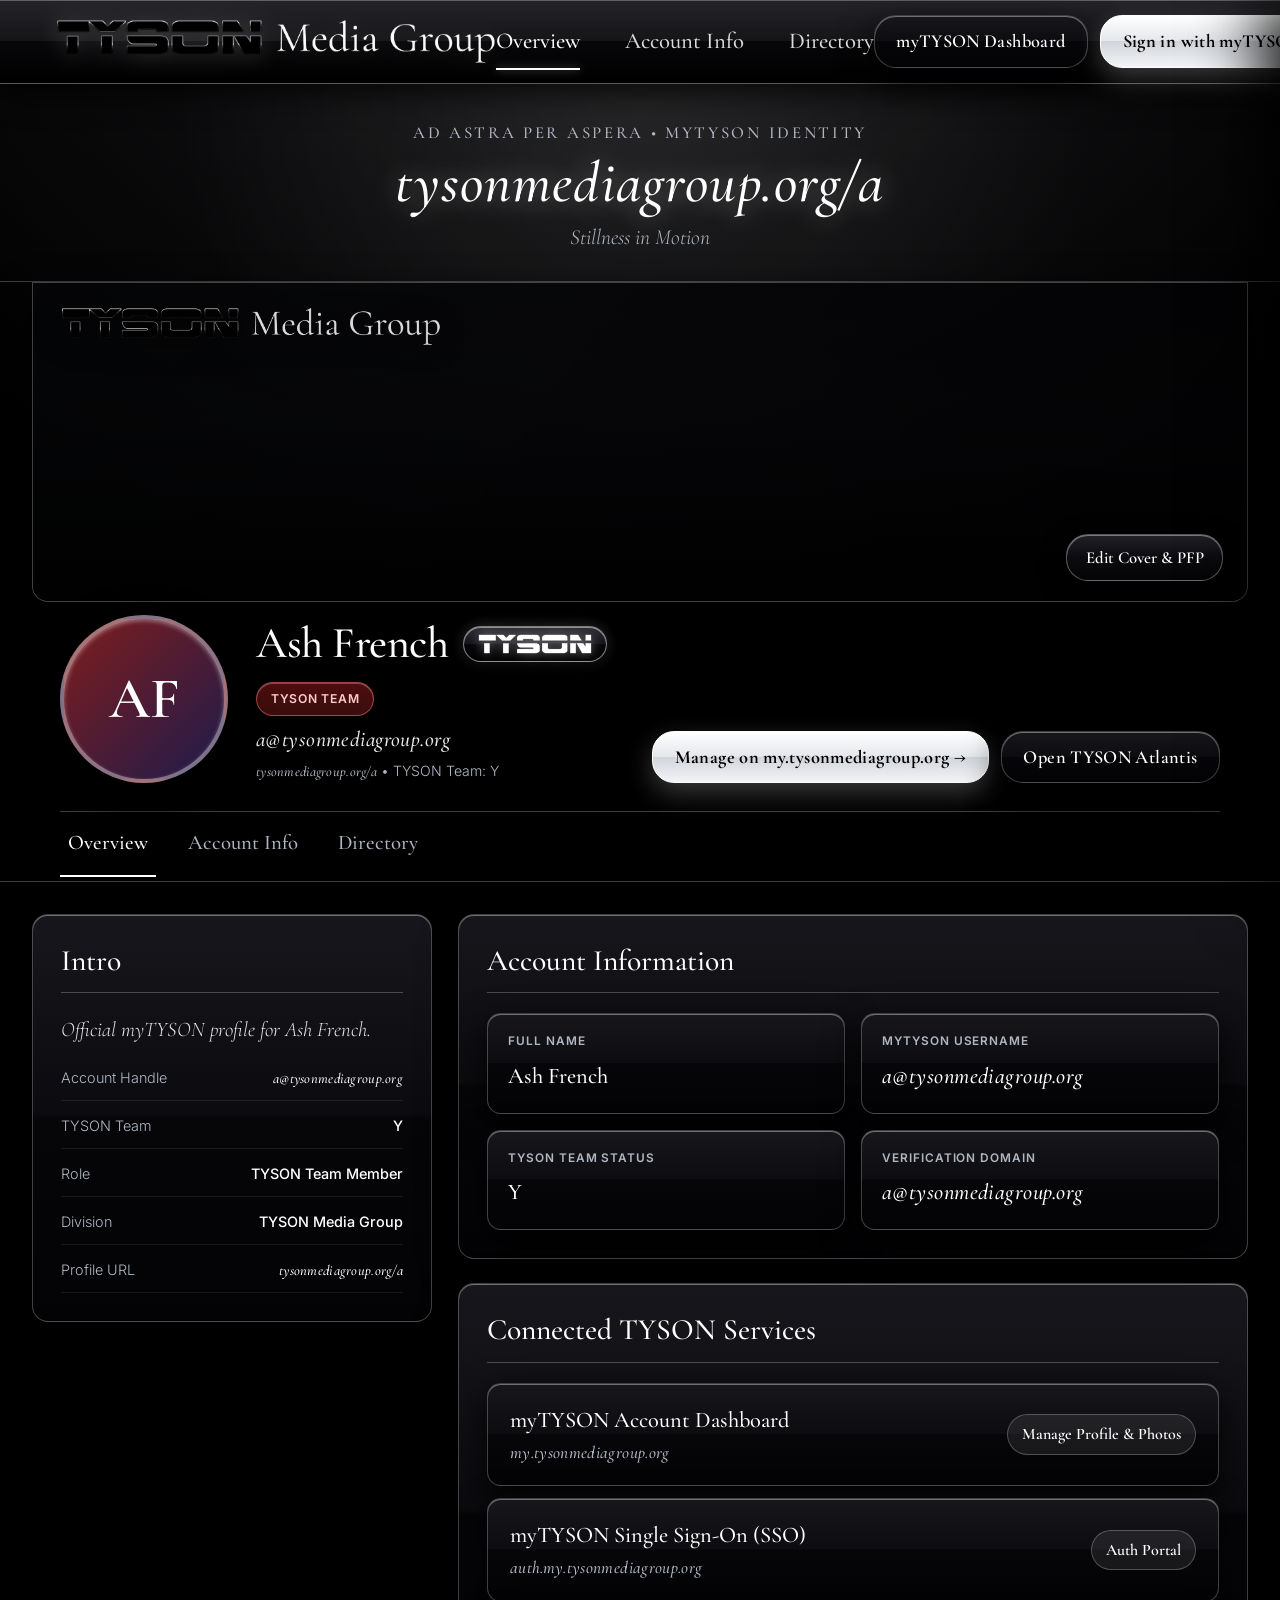
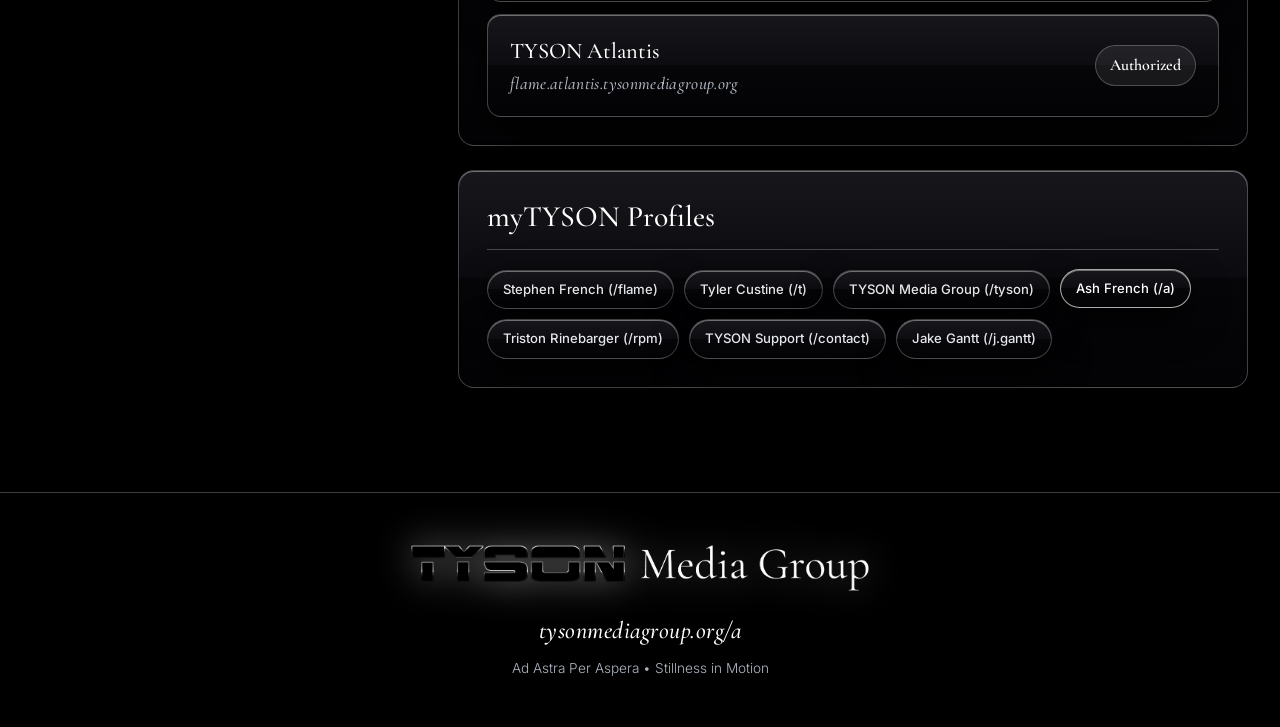
==== a/index.html @ 0ca6c726 "Add myTYSON profile pages, SSO links, and updated TYSON branding" ====
<!DOCTYPE html>
<html lang="en" data-theme="noir-aero">
<head>
  <meta charset="UTF-8">
  <meta name="viewport" content="width=device-width, initial-scale=1.0">
  <title>Ash French (a@tysonmediagroup.org) | TYSON Media Group &bull; Stillness in Motion</title>
  <link rel="stylesheet" href="/mytyson.css">
</head>
<body data-profile-slug="a">

  <!-- Global TYSON 3-Column Header (84px 50/50 Specular Split, Large Logo) -->
  <header class="main-header">
    <a href="/" class="topbar-left">
      <img src="/assets/TYSONMediaGroupBanner.png" alt="TYSON Media Group" class="logo-img">
    </a>

    <nav class="main-nav">
      <a href="#overview" class="nav-link active">Overview</a>
      <a href="#credentials" class="nav-link">Account Info</a>
      <a href="#directory" class="nav-link">Directory</a>
    </nav>

    <div class="topbar-right">
      <a href="https://my.tysonmediagroup.org?user=a" class="top-btn js-dashboard-link">myTYSON Dashboard</a>
      <a href="https://auth.my.tysonmediagroup.org" class="top-btn top-btn-primary js-auth-link">Sign in with myTYSON</a>
      <button class="settings-toggle-btn" id="settings-toggle-btn" title="Theme &amp; Appearance Settings" aria-label="Settings">
        <svg width="18" height="18" viewBox="0 0 24 24" fill="none" stroke="currentColor" stroke-width="2" stroke-linecap="round" stroke-linejoin="round">
          <circle cx="12" cy="12" r="3"></circle>
          <path d="M19.4 15a1.65 1.65 0 0 0 .33 1.82l.06.06a2 2 0 0 1 0 2.83 2 2 0 0 1-2.83 0l-.06-.06a1.65 1.65 0 0 0-1.82-.33 1.65 1.65 0 0 0-1 1.51V21a2 2 0 0 1-2 2 2 2 0 0 1-2-2v-.09A1.65 1.65 0 0 0 9 19.4a1.65 1.65 0 0 0-1.82.33l-.06.06a2 2 0 0 1-2.83 0 2 2 0 0 1 0-2.83l.06-.06a1.65 1.65 0 0 0 .33-1.82 1.65 1.65 0 0 0-1.51-1H3a2 2 0 0 1-2-2 2 2 0 0 1 2-2h.09A1.65 1.65 0 0 0 4.6 9a1.65 1.65 0 0 0-.33-1.82l-.06-.06a2 2 0 0 1 0-2.83 2 2 0 0 1 2.83 0l.06.06a1.65 1.65 0 0 0 1.82.33H9a1.65 1.65 0 0 0 1-1.51V3a2 2 0 0 1 2-2 2 2 0 0 1 2 2v.09a1.65 1.65 0 0 0 1 1.51 1.65 1.65 0 0 0 1.82-.33l.06-.06a2 2 0 0 1 2.83 0 2 2 0 0 1 0 2.83l-.06.06a1.65 1.65 0 0 0-.33 1.82V9a1.65 1.65 0 0 0 1.51 1H21a2 2 0 0 1 2 2 2 2 0 0 1-2 2h-.09a1.65 1.65 0 0 0-1.51 1z"></path>
        </svg>
        <span>Settings</span>
      </button>
    </div>
  </header>

  <!-- Centerpiece Domain Stage -->
  <section class="tmg-editorial-stage">
    <span class="editorial-tag">Ad Astra Per Aspera &bull; myTYSON Identity</span>
    <h2 class="domain-centerpiece-title brand-tmg-domain">tysonmediagroup.org/a</h2>
    <p class="domain-centerpiece-sub">Stillness in Motion</p>
  </section>

  <!-- Facebook-Style Profile Header Framed in TYSON Obsidian Gloss -->
  <section class="profile-header-shell">
    <div class="profile-header-container">
      <div class="cover-photo" id="profileCoverPhoto" style="background-image: linear-gradient(125deg, rgba(14, 16, 21, 0.35), rgba(5, 5, 8, 0.72)), url('/assets/photograph.jpg'); background-size: cover; background-position: center;">
        <img src="/assets/TYSONMediaGroupBanner.png" alt="TYSON Media Group" class="cover-watermark">
        <a href="https://my.tysonmediagroup.org?user=a" class="cover-edit-btn js-dashboard-link">Edit Cover &amp; PFP</a>
      </div>

      <div class="header-identity-row">
        <div class="header-identity-left">
          <div class="profile-avatar" id="profileAvatarBox" style="background: linear-gradient(135deg, #7f1d1d 0%, #1e1b4b 100%);">AF</div>
          <div class="identity-text">
            <div class="identity-name-line">
              <h1 class="identity-name" id="profileDisplayName">Ash French</h1>
              <span class="tyson-logo-badge" title="Verified TYSON Account"><img src="/assets/tyson-white-badge.png" alt="TYSON"></span>
              <span class="role-badge badge-team">TYSON Team</span>
            </div>
            <div class="identity-handle brand-tmg-domain">a@tysonmediagroup.org</div>
            <div class="identity-sub"><span class="brand-tmg-domain">tysonmediagroup.org/a</span> &bull; TYSON Team: Y</div>
          </div>
        </div>

        <div class="topbar-right">
          <a href="https://my.tysonmediagroup.org?user=a" class="top-btn top-btn-primary js-dashboard-link">Manage on my.tysonmediagroup.org &rarr;</a>
          <a href="https://flame.atlantis.tysonmediagroup.org" class="top-btn">Open TYSON Atlantis</a>
        </div>
      </div>

      <nav class="profile-tabs">
        <a href="#overview" class="profile-tab active">Overview</a>
        <a href="#credentials" class="profile-tab">Account Info</a>
        <a href="#directory" class="profile-tab">Directory</a>
      </nav>
    </div>
  </section>

  <main class="profile-body">
    <aside>
      <div class="panel-card">
        <h2 class="panel-title">Intro</h2>
        <p class="intro-bio" id="profileBioText">Official myTYSON profile for Ash French.</p>
        <div class="info-list">
          <div class="info-item">
            <span class="info-label">Account Handle</span>
            <span class="info-value brand-tmg-domain">a@tysonmediagroup.org</span>
          </div>
          <div class="info-item">
            <span class="info-label">TYSON Team</span>
            <span class="info-value">Y</span>
          </div>
          <div class="info-item">
            <span class="info-label">Role</span>
            <span class="info-value">TYSON Team Member</span>
          </div>
          <div class="info-item">
            <span class="info-label">Division</span>
            <span class="info-value" id="profileDivisionText">TYSON Media Group</span>
          </div>
          <div class="info-item">
            <span class="info-label">Profile URL</span>
            <span class="info-value brand-tmg-domain">tysonmediagroup.org/a</span>
          </div>
        </div>
      </div>
    </aside>

    <section>
      <div class="panel-card" id="credentials">
        <h2 class="panel-title">Account Information</h2>
        <div class="detail-grid">
          <div class="detail-box">
            <div class="detail-box-label">Full Name</div>
            <div class="detail-box-value">Ash French</div>
          </div>
          <div class="detail-box">
            <div class="detail-box-label">myTYSON Username</div>
            <div class="detail-box-value brand-tmg-domain">a@tysonmediagroup.org</div>
          </div>
          <div class="detail-box">
            <div class="detail-box-label">TYSON Team Status</div>
            <div class="detail-box-value">Y</div>
          </div>
          <div class="detail-box">
            <div class="detail-box-label">Verification Domain</div>
            <div class="detail-box-value brand-tmg-domain">a@tysonmediagroup.org</div>
          </div>
        </div>
      </div>

      <div class="panel-card" id="overview">
        <h2 class="panel-title">Connected TYSON Services</h2>
        <div class="service-list">
          <a href="https://my.tysonmediagroup.org?user=a" class="service-row js-dashboard-link">
            <div>
              <div class="service-name">myTYSON Account Dashboard</div>
              <div class="service-url brand-tmg-domain">my.tysonmediagroup.org</div>
            </div>
            <span class="service-tag">Manage Profile &amp; Photos</span>
          </a>
          <a href="https://auth.my.tysonmediagroup.org" class="service-row js-auth-link">
            <div>
              <div class="service-name">myTYSON Single Sign-On (SSO)</div>
              <div class="service-url brand-tmg-domain">auth.my.tysonmediagroup.org</div>
            </div>
            <span class="service-tag">Auth Portal</span>
          </a>
          <a href="https://flame.atlantis.tysonmediagroup.org" class="service-row">
            <div>
              <div class="service-name">TYSON Atlantis</div>
              <div class="service-url brand-tmg-domain">flame.atlantis.tysonmediagroup.org</div>
            </div>
            <span class="service-tag">Authorized</span>
          </a>
        </div>
      </div>

      <div class="panel-card" id="directory">
        <h2 class="panel-title">myTYSON Profiles</h2>
        <div class="directory-pills">
          <a href="/flame" class="dir-pill">Stephen French (/flame)</a>
          <a href="/t" class="dir-pill">Tyler Custine (/t)</a>
          <a href="/tyson" class="dir-pill">TYSON Media Group (/tyson)</a>
          <a href="/a" class="dir-pill active">Ash French (/a)</a>
          <a href="/rpm" class="dir-pill">Triston Rinebarger (/rpm)</a>
          <a href="/contact" class="dir-pill">TYSON Support (/contact)</a>
          <a href="/j.gantt" class="dir-pill">Jake Gantt (/j.gantt)</a>
        </div>
      </div>
    </section>
  </main>

  <footer style="text-align: center; padding: 3rem 1.5rem; border-top: 1px solid var(--border-subtle);">
    <img src="/assets/TYSONMediaGroupBanner.png" alt="TYSON Media Group" class="footer-logo">
    <div class="brand-tmg-domain" style="font-size: 1.5rem; color: var(--text-white);">tysonmediagroup.org/a</div>
    <div style="font-size: 0.85rem; color: var(--text-muted); margin-top: 6px;">Ad Astra Per Aspera &bull; Stillness in Motion</div>
  </footer>

  <!-- Slide-out Multi-Theme Settings Drawer -->
  <div class="settings-drawer-backdrop" id="settings-drawer-backdrop"></div>
  <aside class="settings-drawer" id="settings-drawer" aria-label="Appearance Settings">
    <div style="display: flex; align-items: center; justify-content: space-between; border-bottom: 1px solid var(--border-subtle); padding-bottom: 14px;">
      <h3 style="font-family: var(--font-heading); font-size: 1.75rem; font-weight: 500; color: var(--text-white);">Appearance &amp; Theme</h3>
      <button type="button" class="btn" id="settings-close-btn" style="padding: 6px 14px;">Close</button>
    </div>
    <p style="font-size: 0.88rem; color: var(--text-muted);">Select a TYSON Media Group visual theme:</p>
    <div style="display: flex; flex-direction: column; gap: 10px;">
      <button type="button" class="theme-option-btn active" data-set-theme="noir-aero">
        <span>Black Frutiger Aero</span>
        <span style="font-size: 0.78rem; color: var(--text-muted);">Obsidian Gloss</span>
      </button>
      <button type="button" class="theme-option-btn" data-set-theme="noir">
        <span>Noir Midnight</span>
        <span style="font-size: 0.78rem; color: var(--text-muted);">Architectural Flat</span>
      </button>
      <button type="button" class="theme-option-btn" data-set-theme="frutiger">
        <span>Frutiger Aero Aqua</span>
        <span style="font-size: 0.78rem; color: var(--text-muted);">Machined Glass</span>
      </button>
      <button type="button" class="theme-option-btn" data-set-theme="wii">
        <span>Nintendo Wii</span>
        <span style="font-size: 0.78rem; color: var(--text-muted);">System Channels</span>
      </button>
      <button type="button" class="theme-option-btn" data-set-theme="nature">
        <span>Nature Botanical</span>
        <span style="font-size: 0.78rem; color: var(--text-muted);">Deep Moss</span>
      </button>
    </div>
  </aside>

  <script src="/mytyson.js"></script>
</body>
</html>
---- mytyson.css ----
/* ==========================================================================
   TYSON Media Group — Unified myTYSON Identity, Dashboard & Profile Framework
   Phased with tysonmediagroup.org.myt5s.app, RPM World & TYSON Atlantis
   Typography: Cormorant Garamond (Headers / Domains / Serif) & Inter (UI)
   Themes: Black Frutiger Aero (Default), Noir Midnight, Frutiger Aqua, Wii, Nature
   ========================================================================== */

@import url('https://fonts.googleapis.com/css2?family=Cormorant+Garamond:ital,wght@0,300;0,400;0,500;0,600;0,700;1,400;1,500;1,600&family=Inter:wght@300;400;500;600;700&family=M+PLUS+Rounded+1c:wght@400;500;700;800&family=Nunito:wght@400;600;700;800&display=block');

:root {
  --font-heading: 'Cormorant Garamond', Georgia, serif;
  --font-serif: 'Cormorant Garamond', Georgia, serif;
  --font-sans: 'Inter', -apple-system, BlinkMacSystemFont, 'Segoe UI', Roboto, sans-serif;
  --container-max-width: 1680px;
  --trans-fast: 0.2s ease;
  --trans-smooth: 0.35s cubic-bezier(0.16, 1, 0.3, 1);
}

/* Theme 1: Default — Black Frutiger Aero (Obsidian Gloss Glass & 50/50 Specular Split) */
:root, [data-theme="noir-aero"] {
  --bg-black: #000000;
  --bg-body-gradient:
    radial-gradient(ellipse 90% 45% at 50% -10%, rgba(255, 255, 255, 0.13) 0%, rgba(255, 255, 255, 0.03) 45%, #000000 85%),
    linear-gradient(180deg, #050507 0%, #000000 100%);
  --bg-header: linear-gradient(180deg, #242429 0%, #151518 49%, #070709 50%, #000000 100%);
  --bg-surface: linear-gradient(180deg, #16161b 0%, #0d0d11 49%, #060608 50%, #030305 100%);
  --bg-surface-solid: #0a0a0d;
  --bg-surface-hover: linear-gradient(180deg, #222229 0%, #14141a 49%, #0a0a0e 50%, #050507 100%);
  --bg-card: linear-gradient(180deg, rgba(24, 24, 30, 0.92) 0%, rgba(12, 12, 16, 0.95) 49%, rgba(6, 6, 9, 0.98) 50%, rgba(3, 3, 5, 0.99) 100%);
  --bg-input: #060608;

  --text-white: #ffffff;
  --text-pure: #ffffff;
  --text-body: #e5e7eb;
  --text-muted: #b0b7c3;
  --text-dim: #7e8694;

  --border-subtle: rgba(255, 255, 255, 0.24);
  --border-hover: rgba(255, 255, 255, 0.65);
  --accent-color: #ffffff;
  --accent-glow: rgba(255, 255, 255, 0.42);
  --accent-red: #dc2626;

  --card-radius: 16px;
  --btn-radius: 22px;
  --box-shadow-card: 0 14px 36px rgba(0, 0, 0, 0.92), inset 0 1px 0 rgba(255, 255, 255, 0.38), inset 0 -1px 0 rgba(0, 0, 0, 0.85);
}

/* Theme 2: Noir Midnight (Flat Architectural Monochrome) */
[data-theme="noir"] {
  --bg-black: #000000;
  --bg-body-gradient: radial-gradient(circle at 50% 15%, rgba(255, 255, 255, 0.03) 0%, #000000 80%);
  --bg-header: rgba(0, 0, 0, 0.98);
  --bg-surface: #090909;
  --bg-surface-solid: #090909;
  --bg-surface-hover: #141414;
  --bg-card: #0b0b0b;
  --bg-input: #050505;

  --text-white: #ffffff;
  --text-pure: #ffffff;
  --text-body: #e2e5eb;
  --text-muted: #a3acb9;
  --text-dim: #717a8a;

  --border-subtle: rgba(255, 255, 255, 0.15);
  --border-hover: rgba(255, 255, 255, 0.45);
  --accent-color: #ffffff;
  --accent-glow: rgba(255, 255, 255, 0.25);

  --card-radius: 0px;
  --btn-radius: 0px;
  --box-shadow-card: none;
}

/* Theme 3: Frutiger Aero (Apple Skeuomorphic Aqua Glass) */
[data-theme="frutiger"] {
  --bg-black: #061c30;
  --bg-body-gradient: radial-gradient(circle at 50% -10%, #1e6fa8 0%, #0d3b66 35%, #061c30 75%, #041424 100%);
  --bg-header: linear-gradient(180deg, #134e7c 0%, #0e3b61 49%, #092a47 50%, #061e33 100%);
  --bg-surface: linear-gradient(180deg, #165588 0%, #0e3c62 49%, #092b48 50%, #072138 100%);
  --bg-surface-solid: #092c4a;
  --bg-surface-hover: linear-gradient(180deg, #1d68a3 0%, #124a78 50%, #0b3355 100%);
  --bg-card: linear-gradient(180deg, rgba(20, 74, 118, 0.92) 0%, rgba(11, 46, 76, 0.95) 50%, rgba(7, 32, 54, 0.98) 100%);
  --bg-input: #061e33;

  --text-white: #ffffff;
  --text-pure: #ffffff;
  --text-body: #e0f2fe;
  --text-muted: #bae6fd;
  --text-dim: #7dd3fc;

  --border-subtle: rgba(125, 211, 252, 0.35);
  --border-hover: #38bdf8;
  --accent-color: #38bdf8;
  --accent-glow: rgba(56, 189, 248, 0.45);

  --card-radius: 16px;
  --btn-radius: 22px;
  --box-shadow-card: 0 12px 30px rgba(0, 0, 0, 0.55), inset 0 1px 0 rgba(255, 255, 255, 0.4), inset 0 -1px 0 rgba(0, 0, 0, 0.45);
}

/* Theme 4: Nintendo Wii (Authentic Wii System Menu) */
[data-theme="wii"] {
  --bg-black: #ebf0f5;
  --bg-body-gradient:
    repeating-linear-gradient(0deg, transparent, transparent 38px, rgba(30, 41, 59, 0.04) 39px, transparent 40px),
    repeating-linear-gradient(90deg, transparent, transparent 38px, rgba(30, 41, 59, 0.04) 39px, transparent 40px),
    radial-gradient(circle at 50% 0%, #ffffff 0%, #e2e8f0 70%, #cbd5e1 100%);
  --bg-header: rgba(255, 255, 255, 0.96);
  --bg-surface: #ffffff;
  --bg-surface-solid: #ffffff;
  --bg-surface-hover: #e8f4fc;
  --bg-card: #ffffff;
  --bg-input: #f8fafc;

  --text-white: #111827;
  --text-pure: #030712;
  --text-body: #374151;
  --text-muted: #6b7280;
  --text-dim: #64748b;

  --border-subtle: #1e293b;
  --border-hover: #00a6e2;
  --accent-color: #00a6e2;
  --accent-glow: rgba(0, 166, 226, 0.45);

  --card-radius: 24px;
  --btn-radius: 32px;
  --box-shadow-card: 0 8px 24px rgba(15, 23, 42, 0.08), inset 0 2px 0 #ffffff;
  --font-heading: 'M PLUS Rounded 1c', 'Nunito', system-ui, sans-serif;
  --font-serif: 'M PLUS Rounded 1c', 'Nunito', system-ui, sans-serif;
  --font-sans: 'M PLUS Rounded 1c', 'Nunito', system-ui, sans-serif;
}

/* Theme 5: Nature Botanical (Deep Moss Evergreen) */
[data-theme="nature"] {
  --bg-black: #051208;
  --bg-body-gradient: radial-gradient(circle at 50% 10%, #0d2814 0%, #051208 85%);
  --bg-header: rgba(5, 22, 11, 0.96);
  --bg-surface: #0a2412;
  --bg-surface-solid: #0a2412;
  --bg-surface-hover: #13381c;
  --bg-card: #0b2212;
  --bg-input: #06150a;

  --text-white: #f0fdf4;
  --text-pure: #ffffff;
  --text-body: #dcfce7;
  --text-muted: #86efac;
  --text-dim: #4ade80;

  --border-subtle: rgba(74, 222, 128, 0.28);
  --border-hover: rgba(74, 222, 128, 0.68);
  --accent-color: #22c55e;
  --accent-glow: rgba(34, 197, 94, 0.4);

  --card-radius: 14px;
  --btn-radius: 14px;
  --box-shadow-card: 0 10px 28px rgba(5, 36, 17, 0.5), inset 0 1px 1px rgba(74, 222, 128, 0.22);
}

*, *::before, *::after {
  box-sizing: border-box;
  margin: 0;
  padding: 0;
}

html {
  scroll-behavior: smooth;
  font-size: 16px;
  background-color: var(--bg-black);
}

body {
  width: 100%;
  min-height: 100vh;
  background-color: var(--bg-black);
  background-image: var(--bg-body-gradient);
  color: var(--text-body);
  font-family: var(--font-sans);
  font-size: 1.05rem;
  line-height: 1.65;
  font-weight: 300;
  -webkit-font-smoothing: antialiased;
  overflow-x: hidden;
  display: flex;
  flex-direction: column;
  transition: background 0.35s ease, color 0.3s ease;
}

/* Universal TYSON Domain Rule: Cormorant Garamond Italic */
.brand-tmg-domain,
.tmg-domain-text,
.identity-handle,
.identity-username,
.service-url,
.app-tile-domain,
.auth-target-pill {
  font-family: 'Cormorant Garamond', Georgia, serif !important;
  font-style: italic !important;
  font-weight: 500 !important;
  letter-spacing: 0.02em !important;
}

/* ==========================================================================
   LARGE, FULL-SCALE BRAND LOGOS (Cropped tightly & sized boldly)
   ========================================================================== */
.logo-img,
.topbar-logo {
  height: 48px !important;
  max-height: 48px !important;
  width: auto !important;
  max-width: 440px !important;
  object-fit: contain !important;
  display: block;
  opacity: 0.98;
  filter: drop-shadow(0 2px 12px rgba(255, 255, 255, 0.18));
  transition: transform var(--trans-fast), filter var(--trans-fast);
}

.logo-img:hover,
.topbar-logo:hover {
  transform: scale(1.02);
  filter: drop-shadow(0 2px 18px var(--accent-glow));
}

.auth-banner-logo {
  height: 62px !important;
  max-height: 62px !important;
  width: 100% !important;
  max-width: 460px !important;
  object-fit: contain !important;
  margin: 0 auto 1.4rem auto;
  display: block;
  filter: drop-shadow(0 0 22px var(--accent-glow));
}

.app-tile-logo {
  height: 46px !important;
  max-height: 46px !important;
  width: auto !important;
  max-width: 360px !important;
  object-fit: contain !important;
  align-self: flex-start;
  filter: drop-shadow(0 2px 12px rgba(255, 255, 255, 0.2));
}

.cover-watermark-logo,
.cover-watermark {
  position: absolute;
  left: 28px;
  top: 22px;
  z-index: 3;
  height: 44px !important;
  width: auto !important;
  max-width: 380px !important;
  opacity: 0.85;
  object-fit: contain;
  filter: drop-shadow(0 4px 16px rgba(0, 0, 0, 0.85));
}

.footer-logo {
  height: 54px !important;
  max-height: 54px !important;
  width: auto !important;
  max-width: 460px !important;
  object-fit: contain !important;
  margin: 0 auto 1rem auto;
  display: block;
  filter: drop-shadow(0 0 18px var(--accent-glow));
}

[data-theme="wii"] .logo-img,
[data-theme="wii"] .topbar-logo,
[data-theme="wii"] .auth-banner-logo,
[data-theme="wii"] .app-tile-logo,
[data-theme="wii"] .footer-logo {
  filter: invert(1) hue-rotate(180deg) brightness(0.18);
}

/* ==========================================================================
   Global Navigation Header (84px 50/50 Specular Split, 3-Column TYSON Grid)
   ========================================================================== */
.main-header,
.topbar {
  position: sticky;
  top: 0;
  z-index: 1000;
  background: var(--bg-header);
  backdrop-filter: blur(24px);
  -webkit-backdrop-filter: blur(24px);
  border-bottom: 1px solid var(--border-subtle);
  height: 84px;
  padding: 0 3.5rem;
  display: grid;
  grid-template-columns: 1fr auto 1fr;
  align-items: center;
  box-shadow: 0 10px 30px rgba(0, 0, 0, 0.75), inset 0 1px 0 rgba(255, 255, 255, 0.28);
}

.topbar-brand,
.topbar-left {
  display: inline-flex;
  align-items: center;
  gap: 18px;
  text-decoration: none;
  color: var(--text-white);
  justify-self: start;
}

.main-nav {
  display: flex;
  align-items: center;
  justify-content: center;
  gap: 2.8rem;
  justify-self: center;
}

.nav-link {
  font-family: var(--font-heading);
  font-size: 1.42rem;
  font-weight: 500;
  color: var(--text-pure);
  text-decoration: none;
  transition: var(--trans-fast);
  padding: 0.35rem 0;
  position: relative;
  white-space: nowrap;
  opacity: 0.85;
}

.nav-link:hover,
.nav-link.active {
  opacity: 1;
  color: var(--text-white);
}

.nav-link.active::after {
  content: '';
  position: absolute;
  bottom: -4px;
  left: 0;
  width: 100%;
  height: 2px;
  background: var(--accent-color);
  box-shadow: 0 0 8px var(--accent-glow);
}

.topbar-actions,
.topbar-right {
  display: flex;
  align-items: center;
  gap: 12px;
  justify-self: end;
}

/* ==========================================================================
   Tactile Skeuomorphic Buttons & Inputs (TYSON Noir-Aero Standard)
   ========================================================================== */
.btn,
.top-btn,
.settings-toggle-btn {
  display: inline-flex;
  align-items: center;
  justify-content: center;
  gap: 0.6rem;
  padding: 0.62rem 1.35rem;
  border-radius: var(--btn-radius);
  font-family: var(--font-heading);
  font-size: 1.15rem;
  font-weight: 600;
  letter-spacing: 0.02em;
  text-decoration: none;
  color: var(--text-white);
  background: var(--bg-surface);
  border: 1px solid var(--border-subtle);
  box-shadow: var(--box-shadow-card);
  cursor: pointer;
  transition: var(--trans-smooth);
  white-space: nowrap;
}

.btn:hover,
.top-btn:hover,
.settings-toggle-btn:hover {
  border-color: var(--border-hover);
  background: var(--bg-surface-hover);
  transform: translateY(-2px);
}

.btn-primary,
.top-btn-primary {
  background: linear-gradient(180deg, #ffffff 0%, #e5e7eb 49%, #d1d5db 50%, #f3f4f6 100%);
  color: #000000 !important;
  border: 1px solid #ffffff;
  box-shadow: 0 10px 26px rgba(255, 255, 255, 0.22), inset 0 1px 0 #ffffff;
  font-weight: 700;
}

.btn-primary:hover,
.top-btn-primary:hover {
  background: #ffffff;
  box-shadow: 0 14px 32px rgba(255, 255, 255, 0.38), inset 0 1px 0 #ffffff;
  transform: translateY(-2px);
}

.account-select {
  background: var(--bg-surface);
  color: var(--text-white);
  border: 1px solid var(--border-subtle);
  border-radius: var(--btn-radius);
  padding: 0.58rem 1.15rem;
  font-family: var(--font-sans);
  font-size: 0.86rem;
  font-weight: 500;
  box-shadow: var(--box-shadow-card);
  outline: none;
  cursor: pointer;
}

/* ==========================================================================
   Centerpiece Domain Banner Stage (Ad Astra Per Aspera • Stillness in Motion)
   ========================================================================== */
.tmg-editorial-stage {
  text-align: center;
  padding: 2.2rem 2rem 1.6rem;
  border-bottom: 1px solid var(--border-subtle);
  background: radial-gradient(circle at 50% 0%, rgba(255, 255, 255, 0.08) 0%, transparent 70%);
}

.editorial-tag {
  display: inline-block;
  font-family: var(--font-heading);
  font-size: 1.05rem;
  font-weight: 500;
  letter-spacing: 0.16em;
  color: var(--text-muted);
  text-transform: uppercase;
  margin-bottom: 0.35rem;
}

.domain-centerpiece-title {
  font-family: 'Cormorant Garamond', Georgia, serif;
  font-style: italic;
  font-weight: 400;
  font-size: clamp(2.4rem, 4.5vw, 4.1rem);
  color: var(--text-white);
  letter-spacing: 0.015em;
  line-height: 1.1;
  text-shadow: 0 0 28px var(--accent-glow);
}

.domain-centerpiece-sub {
  font-family: var(--font-heading);
  font-style: italic;
  font-size: 1.35rem;
  color: var(--text-muted);
  margin-top: 0.25rem;
}

/* ==========================================================================
   Facebook-Style Profile Header Framed in TYSON Obsidian Gloss
   ========================================================================== */
.preview-shell,
.profile-header-shell {
  border-bottom: 1px solid var(--border-subtle);
  padding-bottom: 4px;
}

.preview-container,
.profile-header-container {
  max-width: 1280px;
  margin: 0 auto;
  padding: 0 2rem;
}

.cover-preview,
.cover-photo {
  height: 320px;
  width: 100%;
  border-bottom-left-radius: var(--card-radius);
  border-bottom-right-radius: var(--card-radius);
  position: relative;
  overflow: hidden;
  border: 1px solid var(--border-subtle);
  border-top: none;
  background-size: cover;
  background-position: center;
  box-shadow: var(--box-shadow-card);
}

.cover-preview::after,
.cover-photo::after {
  content: '';
  position: absolute;
  inset: 0;
  background: linear-gradient(to top, rgba(0, 0, 0, 0.86) 0%, rgba(0, 0, 0, 0.22) 55%, rgba(0, 0, 0, 0.35) 100%);
  pointer-events: none;
}

.cover-actions-overlay {
  position: absolute;
  right: 24px;
  bottom: 20px;
  z-index: 4;
  display: flex;
  gap: 10px;
}

.cover-overlay-btn,
.cover-edit-btn {
  padding: 0.55rem 1.15rem;
  border-radius: var(--btn-radius);
  font-family: var(--font-heading);
  font-size: 1.05rem;
  font-weight: 600;
  color: #ffffff;
  background: linear-gradient(180deg, rgba(36, 36, 44, 0.9) 0%, rgba(12, 12, 16, 0.95) 50%, rgba(4, 4, 6, 0.98) 100%);
  backdrop-filter: blur(12px);
  border: 1px solid rgba(255, 255, 255, 0.32);
  box-shadow: 0 8px 24px rgba(0, 0, 0, 0.8), inset 0 1px 0 rgba(255, 255, 255, 0.4);
  text-decoration: none;
  cursor: pointer;
  transition: var(--trans-fast);
}

.cover-edit-btn {
  position: absolute;
  right: 24px;
  bottom: 20px;
  z-index: 4;
}

.cover-overlay-btn:hover,
.cover-edit-btn:hover {
  border-color: #ffffff;
  transform: translateY(-2px);
}

.identity-strip,
.header-identity-row {
  padding: 0 28px 28px;
  display: flex;
  align-items: flex-end;
  justify-content: space-between;
  gap: 28px;
  position: relative;
}

.identity-left,
.header-identity-left {
  display: flex;
  align-items: flex-end;
  gap: 28px;
}

.avatar-wrapper {
  position: relative;
  margin-top: -76px;
  z-index: 5;
  flex-shrink: 0;
}

.avatar-preview,
.profile-avatar {
  width: 168px;
  height: 168px;
  border-radius: 50%;
  border: 4px solid rgba(255, 255, 255, 0.38);
  box-shadow: 0 16px 40px rgba(0, 0, 0, 0.92), inset 0 2px 4px rgba(255, 255, 255, 0.35);
  display: flex;
  align-items: center;
  justify-content: center;
  font-family: var(--font-heading);
  font-size: 3.6rem;
  font-weight: 600;
  color: #ffffff;
  overflow: hidden;
  background-size: cover;
  background-position: center;
  flex-shrink: 0;
}

.profile-avatar {
  margin-top: -76px;
  position: relative;
  z-index: 5;
}

.avatar-preview img,
.profile-avatar img.avatar-img {
  width: 100%;
  height: 100%;
  object-fit: cover;
  display: block;
}

.avatar-edit-trigger {
  position: absolute;
  right: 4px;
  bottom: 6px;
  padding: 6px 14px;
  border-radius: 999px;
  font-family: var(--font-sans);
  font-size: 0.76rem;
  font-weight: 700;
  background: var(--bg-header);
  color: #ffffff;
  border: 1px solid rgba(255, 255, 255, 0.45);
  cursor: pointer;
  box-shadow: 0 6px 16px rgba(0, 0, 0, 0.85);
}

.avatar-edit-trigger:hover {
  border-color: #ffffff;
  transform: scale(1.05);
}

.identity-meta,
.identity-text {
  padding-top: 18px;
}

.identity-title-row,
.identity-name-line {
  display: flex;
  align-items: center;
  flex-wrap: wrap;
  gap: 14px;
}

.identity-title,
.identity-name {
  font-family: var(--font-heading);
  font-size: 2.75rem;
  font-weight: 500;
  color: var(--text-white);
  letter-spacing: -0.01em;
  line-height: 1.08;
}

/* ==========================================================================
   LARGE, CRISP WHITE TYSON LOGO BADGE ON PROFILES
   ========================================================================== */
.tyson-white-badge,
.tyson-logo-badge {
  display: inline-flex;
  align-items: center;
  justify-content: center;
  padding: 7px 14px;
  border-radius: 999px;
  background: linear-gradient(180deg, #2b2b33 0%, #141419 49%, #07070a 50%, #000000 100%);
  border: 1px solid rgba(255, 255, 255, 0.48);
  box-shadow: 0 6px 20px rgba(0, 0, 0, 0.85), 0 0 14px rgba(255, 255, 255, 0.2), inset 0 1px 0 rgba(255, 255, 255, 0.45);
  height: 36px;
  user-select: none;
}

.tyson-white-badge img,
.tyson-logo-badge img {
  height: 20px !important;
  width: auto !important;
  object-fit: contain !important;
  display: block;
  filter: drop-shadow(0 0 6px rgba(255, 255, 255, 0.45));
}

.status-badge,
.role-badge {
  display: inline-flex;
  align-items: center;
  padding: 6px 14px;
  border-radius: 999px;
  font-family: var(--font-sans);
  font-size: 0.76rem;
  font-weight: 600;
  letter-spacing: 0.06em;
  text-transform: uppercase;
  box-shadow: inset 0 1px 0 rgba(255, 255, 255, 0.25);
}

.badge-team {
  background: linear-gradient(180deg, rgba(220, 38, 38, 0.35) 0%, rgba(127, 29, 29, 0.45) 100%);
  border: 1px solid rgba(248, 113, 113, 0.55);
  color: #fecaca;
}

.badge-official {
  background: linear-gradient(180deg, rgba(245, 158, 11, 0.32) 0%, rgba(120, 53, 15, 0.45) 100%);
  border: 1px solid rgba(251, 191, 36, 0.6);
  color: #fde68a;
}

.badge-support {
  background: linear-gradient(180deg, rgba(56, 189, 248, 0.32) 0%, rgba(12, 74, 110, 0.45) 100%);
  border: 1px solid rgba(56, 189, 248, 0.55);
  color: #bae6fd;
}

.badge-member {
  background: rgba(255, 255, 255, 0.08);
  border: 1px solid rgba(255, 255, 255, 0.22);
  color: var(--text-muted);
}

.identity-username,
.identity-handle {
  margin-top: 6px;
  font-size: 1.35rem;
  color: var(--text-white);
  opacity: 0.92;
}

.identity-url,
.identity-sub {
  margin-top: 2px;
  font-size: 0.88rem;
  color: var(--text-muted);
}

.profile-tabs {
  margin: 0 28px;
  border-top: 1px solid var(--border-subtle);
  display: flex;
  align-items: center;
  gap: 1.5rem;
}

.profile-tab {
  padding: 14px 8px;
  font-family: var(--font-heading);
  font-size: 1.3rem;
  font-weight: 500;
  color: var(--text-muted);
  text-decoration: none;
  border-bottom: 2px solid transparent;
  transition: color 0.15s ease;
}

.profile-tab.active,
.profile-tab:hover {
  color: var(--text-white);
  border-bottom-color: var(--text-white);
}

/* ==========================================================================
   Main Content Grid & Obsidian Gloss Cards
   ========================================================================== */
.dashboard-main,
.profile-body {
  max-width: 1280px;
  width: 100%;
  margin: 32px auto 80px;
  padding: 0 2rem;
  display: grid;
  grid-template-columns: 1fr 1fr;
  gap: 26px;
}

.profile-body {
  grid-template-columns: 400px 1fr;
  align-items: start;
}

.card,
.panel-card {
  background: var(--bg-card);
  border: 1px solid var(--border-subtle);
  border-radius: var(--card-radius);
  padding: 28px;
  box-shadow: var(--box-shadow-card);
  margin-bottom: 24px;
  transition: border-color var(--trans-fast);
}

.card:hover,
.panel-card:hover {
  border-color: rgba(255, 255, 255, 0.38);
}

.card-full {
  grid-column: 1 / -1;
}

.card-header,
.panel-title {
  display: flex;
  align-items: center;
  justify-content: space-between;
  margin-bottom: 20px;
  padding-bottom: 14px;
  border-bottom: 1px solid var(--border-subtle);
}

.card-title,
.panel-title {
  font-family: var(--font-heading);
  font-size: 1.85rem;
  font-weight: 500;
  color: var(--text-white);
  line-height: 1.2;
}

.card-subtitle {
  font-size: 0.88rem;
  color: var(--text-muted);
  margin-top: 4px;
}

.form-group {
  margin-bottom: 18px;
}

.form-label {
  display: block;
  font-family: var(--font-heading);
  font-size: 1.08rem;
  font-weight: 600;
  letter-spacing: 0.04em;
  color: var(--text-white);
  margin-bottom: 8px;
}

.form-input,
.form-textarea {
  width: 100%;
  background: var(--bg-input);
  border: 1px solid var(--border-subtle);
  border-radius: 12px;
  padding: 12px 15px;
  color: var(--text-white);
  font-family: var(--font-sans);
  font-size: 0.94rem;
  outline: none;
  box-shadow: inset 0 2px 6px rgba(0, 0, 0, 0.75);
  transition: border-color 0.2s ease;
}

.form-input:focus,
.form-textarea:focus {
  border-color: var(--border-hover);
}

.form-textarea {
  min-height: 90px;
  resize: vertical;
}

.upload-zone {
  border: 1px dashed var(--border-subtle);
  background: rgba(255, 255, 255, 0.02);
  border-radius: 14px;
  padding: 18px 20px;
  display: flex;
  align-items: center;
  justify-content: space-between;
  gap: 16px;
  margin-bottom: 18px;
}

.upload-zone-text {
  font-family: var(--font-heading);
  font-size: 1.25rem;
  font-weight: 500;
  color: var(--text-white);
}

.upload-zone-sub {
  font-size: 0.8rem;
  color: var(--text-muted);
}

.preset-row,
.directory-pills {
  display: flex;
  flex-wrap: wrap;
  gap: 10px;
  margin-top: 8px;
}

.preset-chip,
.dir-pill {
  padding: 8px 15px;
  border-radius: 999px;
  font-family: var(--font-sans);
  font-size: 0.82rem;
  font-weight: 500;
  background: var(--bg-surface);
  border: 1px solid var(--border-subtle);
  color: var(--text-body);
  text-decoration: none;
  cursor: pointer;
  box-shadow: var(--box-shadow-card);
  transition: var(--trans-fast);
}

.preset-chip:hover,
.dir-pill:hover,
.dir-pill.active {
  color: var(--text-white);
  border-color: var(--border-hover);
  transform: translateY(-1px);
}

.apps-grid {
  display: grid;
  grid-template-columns: repeat(3, 1fr);
  gap: 18px;
}

.app-tile {
  background: var(--bg-surface);
  border: 1px solid var(--border-subtle);
  border-radius: var(--card-radius);
  padding: 24px;
  text-decoration: none;
  color: var(--text-white);
  display: flex;
  flex-direction: column;
  justify-content: space-between;
  gap: 18px;
  box-shadow: var(--box-shadow-card);
  transition: var(--trans-smooth);
}

.app-tile:hover {
  border-color: var(--border-hover);
  transform: translateY(-4px);
}

.app-tile-name {
  font-family: var(--font-heading);
  font-size: 1.55rem;
  font-weight: 500;
  color: var(--text-white);
}

.app-tile-domain {
  font-size: 1.15rem;
  color: var(--text-muted);
}

/* Profile Intro & Details */
.intro-bio {
  font-family: var(--font-heading);
  font-style: italic;
  font-size: 1.3rem;
  color: var(--text-body);
  margin-bottom: 18px;
}

.info-list {
  display: flex;
  flex-direction: column;
  gap: 13px;
}

.info-item {
  display: flex;
  justify-content: space-between;
  align-items: baseline;
  gap: 12px;
  font-size: 0.9rem;
  padding-bottom: 10px;
  border-bottom: 1px solid rgba(255, 255, 255, 0.08);
}

.info-label {
  color: var(--text-muted);
}

.info-value {
  color: var(--text-white);
  font-weight: 500;
  text-align: right;
}

.detail-grid {
  display: grid;
  grid-template-columns: repeat(2, 1fr);
  gap: 16px;
}

.detail-box {
  background: var(--bg-surface);
  border: 1px solid var(--border-subtle);
  border-radius: 14px;
  padding: 18px 20px;
  box-shadow: var(--box-shadow-card);
}

.detail-box-label {
  font-size: 0.74rem;
  font-weight: 600;
  text-transform: uppercase;
  letter-spacing: 0.08em;
  color: var(--text-muted);
  margin-bottom: 6px;
}

.detail-box-value {
  font-family: var(--font-heading);
  font-size: 1.4rem;
  font-weight: 500;
  color: var(--text-white);
}

.service-list {
  display: flex;
  flex-direction: column;
  gap: 12px;
}

.service-row {
  display: flex;
  align-items: center;
  justify-content: space-between;
  background: var(--bg-surface);
  border: 1px solid var(--border-subtle);
  border-radius: 14px;
  padding: 18px 22px;
  text-decoration: none;
  color: var(--text-white);
  box-shadow: var(--box-shadow-card);
  transition: var(--trans-smooth);
}

.service-row:hover {
  border-color: var(--border-hover);
  transform: translateY(-2px);
}

.service-name {
  font-family: var(--font-heading);
  font-size: 1.4rem;
  font-weight: 500;
  color: var(--text-white);
}

.service-url {
  font-size: 1.08rem;
  color: var(--text-muted);
}

.service-tag {
  font-family: var(--font-heading);
  font-size: 1rem;
  font-weight: 600;
  padding: 6px 14px;
  border-radius: 999px;
  background: rgba(255, 255, 255, 0.08);
  border: 1px solid var(--border-subtle);
  color: var(--text-white);
}

.toast-banner {
  display: none;
  margin-top: 14px;
  padding: 12px 16px;
  border-radius: 12px;
  background: rgba(22, 163, 74, 0.2);
  border: 1px solid rgba(74, 222, 128, 0.5);
  color: #bbf7d0;
  font-size: 0.9rem;
  font-weight: 500;
}

.toast-banner.visible {
  display: block;
}

/* ==========================================================================
   Auth Portal (auth.my.tysonmediagroup.org)
   ========================================================================== */
.auth-page-body {
  min-height: 100vh;
  display: flex;
  flex-direction: column;
  justify-content: space-between;
}

.auth-center-wrap {
  flex: 1;
  display: flex;
  align-items: center;
  justify-content: center;
  padding: 40px 20px;
}

.auth-box {
  width: 100%;
  max-width: 500px;
  background: var(--bg-card);
  border: 1.5px solid var(--border-subtle);
  border-radius: var(--card-radius);
  padding: 42px 38px;
  box-shadow: var(--box-shadow-card);
}

.auth-logo-wrap {
  display: flex;
  flex-direction: column;
  align-items: center;
  text-align: center;
  margin-bottom: 28px;
}

.auth-heading {
  font-family: var(--font-heading);
  font-size: 2.3rem;
  font-weight: 500;
  color: var(--text-white);
}

.auth-subheading {
  font-size: 0.92rem;
  color: var(--text-muted);
  margin-top: 4px;
}

.auth-target-pill {
  margin-top: 12px;
  display: inline-block;
  padding: 5px 15px;
  border-radius: 999px;
  font-size: 1.05rem;
  background: rgba(255, 255, 255, 0.08);
  border: 1px solid var(--border-subtle);
  color: var(--text-white);
}

.auth-continue-box {
  display: none;
  background: var(--bg-surface);
  border: 1px solid var(--border-subtle);
  border-radius: 14px;
  padding: 18px;
  margin-bottom: 22px;
  box-shadow: var(--box-shadow-card);
}

.auth-continue-box.visible {
  display: block;
}

.auth-error {
  display: none;
  margin-bottom: 16px;
  padding: 12px 14px;
  border-radius: 10px;
  background: rgba(220, 38, 38, 0.2);
  border: 1px solid rgba(248, 113, 113, 0.5);
  color: #fecaca;
  font-size: 0.88rem;
}

.auth-error.visible {
  display: block;
}

/* ==========================================================================
   Slide-Out Multi-Theme Settings Drawer (TYSON Standard)
   ========================================================================== */
.settings-drawer-backdrop {
  position: fixed;
  inset: 0;
  background: rgba(0, 0, 0, 0.72);
  backdrop-filter: blur(6px);
  z-index: 2000;
  opacity: 0;
  pointer-events: none;
  transition: opacity 0.3s ease;
}

.settings-drawer-backdrop.open {
  opacity: 1;
  pointer-events: auto;
}

.settings-drawer {
  position: fixed;
  top: 0;
  right: 0;
  width: 380px;
  max-width: 92vw;
  height: 100vh;
  background: var(--bg-card);
  border-left: 1px solid var(--border-subtle);
  box-shadow: -20px 0 60px rgba(0, 0, 0, 0.9);
  z-index: 2001;
  padding: 28px 24px;
  transform: translateX(100%);
  transition: transform 0.35s cubic-bezier(0.16, 1, 0.3, 1);
  display: flex;
  flex-direction: column;
  gap: 20px;
  overflow-y: auto;
}

.settings-drawer.open {
  transform: translateX(0);
}

.theme-option-btn {
  width: 100%;
  text-align: left;
  padding: 14px 16px;
  border-radius: 12px;
  background: var(--bg-surface);
  border: 1px solid var(--border-subtle);
  color: var(--text-white);
  font-family: var(--font-heading);
  font-size: 1.25rem;
  font-weight: 500;
  cursor: pointer;
  display: flex;
  align-items: center;
  justify-content: space-between;
  box-shadow: var(--box-shadow-card);
  transition: var(--trans-fast);
}

.theme-option-btn:hover,
.theme-option-btn.active {
  border-color: var(--border-hover);
}

@media (max-width: 980px) {
  .main-header,
  .topbar {
    grid-template-columns: 1fr auto;
    padding: 0 1.5rem;
  }
  .main-nav {
    display: none;
  }
  .identity-strip,
  .header-identity-row {
    flex-direction: column;
    align-items: flex-start;
  }
  .identity-left,
  .header-identity-left {
    flex-direction: column;
    align-items: flex-start;
  }
  .dashboard-main,
  .profile-body {
    grid-template-columns: 1fr;
    padding: 0 1.25rem;
  }
  .apps-grid {
    grid-template-columns: 1fr;
  }
}
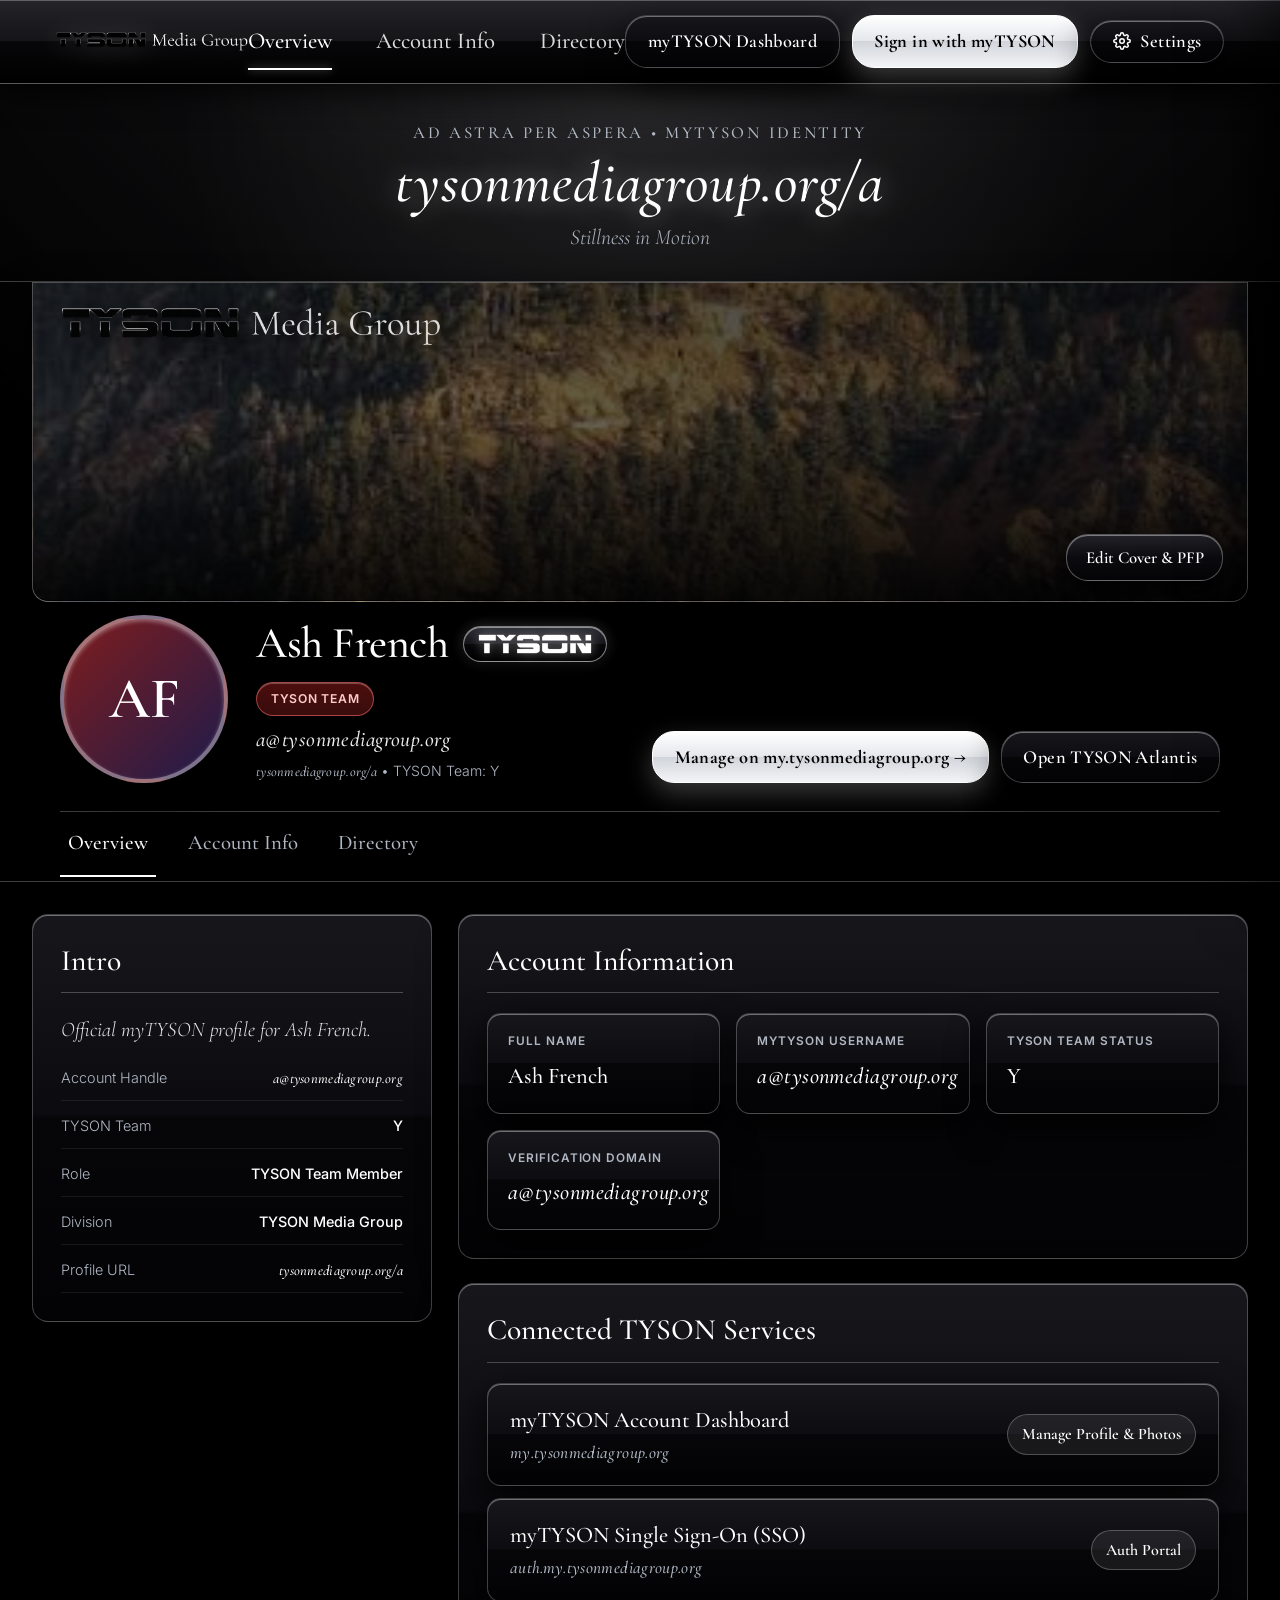
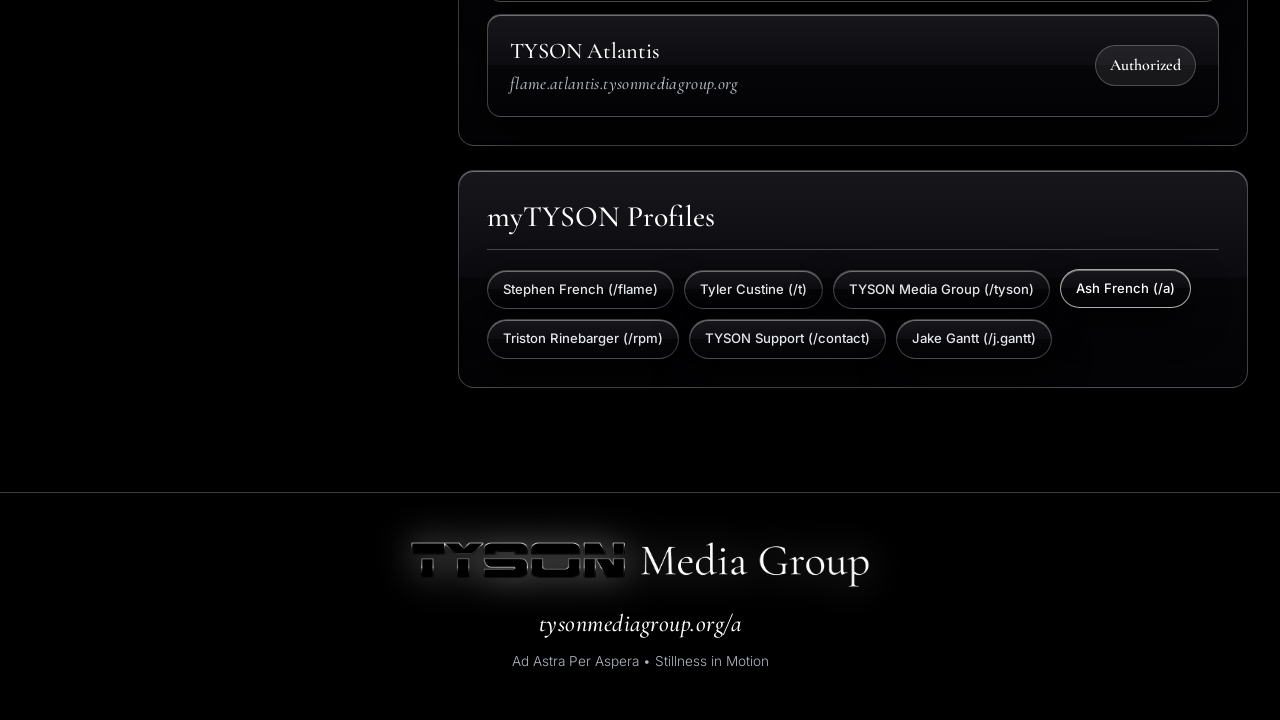
==== commit 53e99cbe: "feat: custom web icons, mobile optimization overhaul, and myTYSON integration" ====
--- a/a/index.html
+++ b/a/index.html
@@ -4,6 +4,8 @@
   <meta charset="UTF-8">
   <meta name="viewport" content="width=device-width, initial-scale=1.0">
   <title>Ash French (a@tysonmediagroup.org) | TYSON Media Group &bull; Stillness in Motion</title>
+  <link rel="icon" type="image/png" href="/assets/myTYSONIcon.png">
+  <link rel="apple-touch-icon" href="/assets/myTYSONIcon.png">
   <link rel="stylesheet" href="/mytyson.css">
 </head>
 <body data-profile-slug="a">
--- a/mytyson.css
+++ b/mytyson.css
@@ -8,6 +8,7 @@
 @import url('https://fonts.googleapis.com/css2?family=Cormorant+Garamond:ital,wght@0,300;0,400;0,500;0,600;0,700;1,400;1,500;1,600&family=Inter:wght@300;400;500;600;700&family=M+PLUS+Rounded+1c:wght@400;500;700;800&family=Nunito:wght@400;600;700;800&display=block');
 
 :root {
+  --font-editorial: 'PP Editorial New', 'PPEditorialNew', 'Instrument Serif', 'Cormorant Garamond', Georgia, serif;
   --font-heading: 'Cormorant Garamond', Georgia, serif;
   --font-serif: 'Cormorant Garamond', Georgia, serif;
   --font-sans: 'Inter', -apple-system, BlinkMacSystemFont, 'Segoe UI', Roboto, sans-serif;
@@ -186,7 +187,7 @@
   overflow-x: hidden;
   display: flex;
   flex-direction: column;
-  transition: background 0.35s ease, color 0.3s ease;
+  transition: color 0.2s ease;
 }
 
 /* Universal TYSON Domain Rule: Cormorant Garamond Italic */
@@ -211,7 +212,7 @@
   height: 48px !important;
   max-height: 48px !important;
   width: auto !important;
-  max-width: 440px !important;
+  max-width: min(440px, 100%) !important;
   object-fit: contain !important;
   display: block;
   opacity: 0.98;
@@ -226,24 +227,37 @@
 }
 
 .auth-banner-logo {
-  height: 62px !important;
+  height: auto !important;
   max-height: 62px !important;
   width: 100% !important;
-  max-width: 460px !important;
+  max-width: min(460px, 100%) !important;
   object-fit: contain !important;
   margin: 0 auto 1.4rem auto;
   display: block;
   filter: drop-shadow(0 0 22px var(--accent-glow));
 }
 
+.app-tile-logo-box {
+  width: 100%;
+  max-width: 100%;
+  height: 44px;
+  display: flex;
+  align-items: center;
+  justify-content: flex-start;
+  overflow: hidden;
+  margin-bottom: 6px;
+}
+
 .app-tile-logo {
-  height: 46px !important;
-  max-height: 46px !important;
+  max-width: 100% !important;
+  max-height: 38px !important;
   width: auto !important;
-  max-width: 360px !important;
+  height: auto !important;
   object-fit: contain !important;
+  object-position: left center !important;
   align-self: flex-start;
-  filter: drop-shadow(0 2px 12px rgba(255, 255, 255, 0.2));
+  display: block !important;
+  filter: none !important;
 }
 
 .cover-watermark-logo,
@@ -261,10 +275,10 @@
 }
 
 .footer-logo {
-  height: 54px !important;
+  height: auto !important;
   max-height: 54px !important;
   width: auto !important;
-  max-width: 460px !important;
+  max-width: min(460px, 88vw) !important;
   object-fit: contain !important;
   margin: 0 auto 1rem auto;
   display: block;
@@ -297,6 +311,8 @@
   grid-template-columns: 1fr auto 1fr;
   align-items: center;
   box-shadow: 0 10px 30px rgba(0, 0, 0, 0.75), inset 0 1px 0 rgba(255, 255, 255, 0.28);
+  transform: translateZ(0);
+  will-change: transform;
 }
 
 .topbar-brand,
@@ -837,6 +853,27 @@
   transition: border-color 0.2s ease;
 }
 
+.form-grid {
+  display: grid;
+  grid-template-columns: repeat(auto-fit, minmax(240px, 1fr));
+  gap: 18px;
+}
+
+.action-row {
+  display: flex;
+  align-items: center;
+  justify-content: space-between;
+  flex-wrap: wrap;
+  gap: 14px;
+}
+
+.action-row-group {
+  display: flex;
+  flex-wrap: wrap;
+  gap: 10px;
+}
+
+
 .form-input:focus,
 .form-textarea:focus {
   border-color: var(--border-hover);
@@ -905,7 +942,7 @@
 
 .apps-grid {
   display: grid;
-  grid-template-columns: repeat(3, 1fr);
+  grid-template-columns: repeat(auto-fit, minmax(280px, 1fr));
   gap: 18px;
 }
 
@@ -921,12 +958,17 @@
   justify-content: space-between;
   gap: 18px;
   box-shadow: var(--box-shadow-card);
-  transition: var(--trans-smooth);
+  transition: transform 0.2s cubic-bezier(0.16, 1, 0.3, 1), border-color 0.2s ease, box-shadow 0.2s ease;
+  overflow: hidden;
+  min-width: 0;
+  contain: paint layout;
+  will-change: transform;
 }
 
 .app-tile:hover {
   border-color: var(--border-hover);
-  transform: translateY(-4px);
+  transform: translateY(-3px);
+  box-shadow: 0 16px 36px rgba(0, 0, 0, 0.95), inset 0 1px 0 rgba(255, 255, 255, 0.45);
 }
 
 .app-tile-name {
@@ -978,7 +1020,7 @@
 
 .detail-grid {
   display: grid;
-  grid-template-columns: repeat(2, 1fr);
+  grid-template-columns: repeat(auto-fit, minmax(220px, 1fr));
   gap: 16px;
 }
 
@@ -1226,31 +1268,595 @@
   border-color: var(--border-hover);
 }
 
-@media (max-width: 980px) {
+/* Switch Toggle Component */
+.switch-toggle {
+  position: relative;
+  display: inline-block;
+  width: 50px;
+  height: 28px;
+  flex-shrink: 0;
+  cursor: pointer;
+}
+
+.switch-toggle input {
+  opacity: 0;
+  width: 0;
+  height: 0;
+  position: absolute;
+}
+
+.switch-toggle .toggle-slider {
+  position: absolute;
+  cursor: pointer;
+  inset: 0;
+  background: rgba(255, 255, 255, 0.16);
+  transition: all 0.28s cubic-bezier(0.16, 1, 0.3, 1);
+  border-radius: 28px;
+  border: 1px solid var(--border-subtle);
+  box-shadow: inset 0 2px 4px rgba(0, 0, 0, 0.4);
+}
+
+.switch-toggle .toggle-slider:before {
+  position: absolute;
+  content: "";
+  height: 20px;
+  width: 20px;
+  left: 3px;
+  bottom: 3px;
+  background: #ffffff;
+  transition: all 0.28s cubic-bezier(0.16, 1, 0.3, 1);
+  border-radius: 50%;
+  box-shadow: 0 2px 6px rgba(0, 0, 0, 0.5);
+}
+
+.switch-toggle input:checked + .toggle-slider {
+  background: #10b981;
+  border-color: #059669;
+  box-shadow: 0 0 14px rgba(16, 185, 129, 0.45);
+}
+
+.switch-toggle input:checked + .toggle-slider:before {
+  transform: translateX(22px);
+  background: #ffffff;
+}
+
+/* Auth View Switcher Tabs */
+.auth-nav-tabs {
+  display: flex;
+  background: rgba(255, 255, 255, 0.05);
+  border: 1px solid var(--border-subtle);
+  border-radius: 12px;
+  padding: 4px;
+  margin-bottom: 22px;
+  gap: 6px;
+}
+
+.auth-nav-tab {
+  flex: 1;
+  background: transparent;
+  border: none;
+  color: var(--text-muted);
+  font-family: var(--font-sans);
+  font-size: 0.95rem;
+  font-weight: 500;
+  padding: 8px 14px;
+  border-radius: 8px;
+  cursor: pointer;
+  transition: all 0.2s ease;
+  text-align: center;
+}
+
+.auth-nav-tab.active {
+  background: var(--bg-surface-hover);
+  color: var(--text-white);
+  box-shadow: 0 2px 8px rgba(0, 0, 0, 0.4);
+}
+
+/* ==========================================================================
+   Comprehensive Responsive Overhaul for Mobile & Half-Screen Split Views
+   Breakpoints:
+     - 1180px: Half-screen desktop / iPad Pro split (nav collapses, 1-col layout)
+     - 900px: Medium tablet / compact split window
+     - 640px: Mobile phones & narrow split window
+   ========================================================================== */
+
+@media (max-width: 1180px) {
   .main-header,
   .topbar {
-    grid-template-columns: 1fr auto;
+    display: flex;
+    justify-content: space-between;
+    align-items: center;
+    height: 72px;
     padding: 0 1.5rem;
-  }
+    gap: 12px;
+  }
+
   .main-nav {
     display: none;
   }
+
+  .logo-img,
+  .topbar-logo {
+    height: 38px !important;
+    max-height: 38px !important;
+    max-width: 280px !important;
+  }
+
+  .topbar-actions,
+  .topbar-right {
+    display: flex;
+    align-items: center;
+    gap: 8px;
+  }
+
+  .btn,
+  .top-btn,
+  .settings-toggle-btn {
+    padding: 0.5rem 0.95rem;
+    font-size: 0.95rem;
+  }
+
+  .preview-container,
+  .profile-header-container {
+    max-width: 100%;
+    padding: 0 1.25rem;
+  }
+
+  .cover-preview,
+  .cover-photo {
+    height: 240px;
+  }
+
+  .cover-watermark-logo,
+  .cover-watermark {
+    height: 32px !important;
+    max-width: 220px !important;
+    left: 18px;
+    top: 16px;
+  }
+
+  .cover-actions-overlay,
+  .cover-edit-btn {
+    bottom: auto;
+    top: 16px;
+    right: 18px;
+  }
+
+  .cover-overlay-btn,
+  .cover-edit-btn {
+    padding: 0.45rem 0.9rem;
+    font-size: 0.92rem;
+  }
+
   .identity-strip,
   .header-identity-row {
     flex-direction: column;
-    align-items: flex-start;
-  }
+    align-items: stretch;
+    padding: 0 18px 24px;
+    gap: 18px;
+  }
+
+  .identity-left,
+  .header-identity-left {
+    align-items: flex-end;
+    gap: 20px;
+  }
+
+  .avatar-wrapper {
+    margin-top: -55px;
+  }
+
+  .avatar-preview,
+  .profile-avatar {
+    width: 128px;
+    height: 128px;
+    font-size: 2.8rem;
+    border-width: 3.5px;
+  }
+
+  .identity-title-row,
+  .identity-name-line {
+    gap: 10px;
+  }
+
+  .identity-title,
+  .identity-name {
+    font-size: clamp(1.8rem, 4vw, 2.3rem);
+  }
+
+  .identity-username,
+  .identity-handle {
+    font-size: 1.15rem;
+  }
+
+  /* Header action buttons row spans nicely on half screen */
+  .identity-strip > .topbar-actions,
+  .header-identity-row > .topbar-right {
+    width: 100%;
+    display: flex;
+    flex-wrap: wrap;
+    gap: 10px;
+  }
+
+  .identity-strip > .topbar-actions .btn,
+  .header-identity-row > .topbar-right .top-btn {
+    flex: 1 1 200px;
+    text-align: center;
+  }
+
+  .dashboard-main,
+  .profile-body {
+    grid-template-columns: 1fr;
+    padding: 0 1.25rem;
+    gap: 20px;
+    margin: 24px auto 60px;
+  }
+
+  .card,
+  .panel-card {
+    padding: 22px 20px;
+  }
+
+  .card-title,
+  .panel-title {
+    font-size: 1.6rem;
+  }
+}
+
+@media (max-width: 900px) {
+  .tmg-editorial-stage {
+    padding: 1.5rem 1rem 1.2rem;
+  }
+
+  .domain-centerpiece-title {
+    font-size: clamp(1.8rem, 5vw, 2.6rem);
+  }
+
+  .domain-centerpiece-sub {
+    font-size: 1.1rem;
+  }
+
+  .settings-toggle-btn span {
+    display: none;
+  }
+
+  .settings-toggle-btn {
+    padding: 0.5rem 0.65rem;
+  }
+
+  .cover-preview,
+  .cover-photo {
+    height: 200px;
+  }
+
+  .avatar-wrapper {
+    margin-top: -48px;
+  }
+
+  .avatar-preview,
+  .profile-avatar {
+    width: 110px;
+    height: 110px;
+    font-size: 2.4rem;
+  }
+
+  .upload-zone {
+    flex-direction: column;
+    align-items: stretch;
+    text-align: left;
+    gap: 12px;
+  }
+
+  .upload-zone .btn {
+    width: 100%;
+  }
+
+  .apps-grid {
+    grid-template-columns: 1fr;
+  }
+}
+
+@media (max-width: 640px) {
+  html,
+  body {
+    max-width: 100vw;
+    overflow-x: hidden;
+  }
+
+  .main-header,
+  .topbar {
+    height: auto;
+    min-height: 58px;
+    padding: 8px 12px;
+    gap: 8px;
+    flex-wrap: wrap;
+  }
+
+  .topbar-brand,
+  .topbar-left {
+    min-width: 0;
+    flex: 1 1 auto;
+  }
+
+  .logo-img,
+  .topbar-logo {
+    height: 24px !important;
+    max-height: 24px !important;
+    max-width: min(145px, 42vw) !important;
+  }
+
+  .main-nav {
+    display: flex;
+    width: 100%;
+    order: 3;
+    justify-content: flex-start;
+    gap: 1.15rem;
+    overflow-x: auto;
+    -webkit-overflow-scrolling: touch;
+    scrollbar-width: none;
+    padding: 6px 2px 2px;
+    border-top: 1px solid rgba(255, 255, 255, 0.08);
+  }
+
+  .main-nav::-webkit-scrollbar {
+    display: none;
+  }
+
+  .auth-page-body .main-nav {
+    display: none;
+  }
+
+  .main-nav .nav-link {
+    font-size: 1.05rem;
+    padding: 2px 0;
+  }
+
+  .topbar-actions,
+  .topbar-right {
+    gap: 5px;
+    flex-shrink: 0;
+  }
+
+  .btn,
+  .top-btn,
+  .settings-toggle-btn {
+    padding: 0.38rem 0.62rem;
+    font-size: 0.78rem;
+    border-radius: 10px;
+    white-space: nowrap;
+  }
+
+  .brand-tmg-domain,
+  .tmg-domain-text,
+  .domain-centerpiece-title,
+  .identity-username,
+  .identity-handle,
+  .identity-url,
+  .info-value,
+  .detail-box-value,
+  .auth-target-pill {
+    overflow-wrap: anywhere;
+    word-break: break-word;
+    max-width: 100%;
+  }
+
+  .tmg-editorial-stage {
+    padding: 1rem 0.75rem 0.75rem;
+  }
+
+  .editorial-tag {
+    font-size: 0.76rem;
+    letter-spacing: 0.08em;
+  }
+
+  .domain-centerpiece-title {
+    font-size: clamp(1.45rem, 6.5vw, 1.85rem);
+    line-height: 1.15;
+  }
+
+  .domain-centerpiece-sub {
+    font-size: 0.88rem;
+  }
+
+  .preview-container,
+  .profile-header-container {
+    padding: 0;
+  }
+
+  .cover-preview,
+  .cover-photo {
+    height: 160px;
+    border-radius: 0;
+    border-left: none;
+    border-right: none;
+  }
+
+  .cover-actions-overlay,
+  .cover-edit-btn {
+    top: 10px;
+    right: 10px;
+    gap: 6px;
+  }
+
+  .cover-overlay-btn,
+  .cover-edit-btn {
+    padding: 0.35rem 0.65rem;
+    font-size: 0.8rem;
+  }
+
+  .cover-watermark-logo,
+  .cover-watermark {
+    display: none;
+  }
+
+  .identity-strip,
+  .header-identity-row {
+    padding: 0 14px 18px;
+    gap: 14px;
+  }
+
   .identity-left,
   .header-identity-left {
     flex-direction: column;
     align-items: flex-start;
-  }
+    gap: 10px;
+  }
+
+  .avatar-wrapper {
+    margin-top: -40px;
+  }
+
+  .avatar-preview,
+  .profile-avatar {
+    width: 90px;
+    height: 90px;
+    font-size: 2rem;
+    border-width: 3px;
+  }
+
+  .avatar-edit-trigger {
+    padding: 3px 8px;
+    font-size: 0.68rem;
+    right: -2px;
+    bottom: 0px;
+  }
+
+  .identity-title-row,
+  .identity-name-line {
+    flex-wrap: wrap;
+    gap: 8px;
+  }
+
+  .identity-title,
+  .identity-name {
+    font-size: 1.6rem;
+  }
+
+  .tyson-white-badge,
+  .tyson-logo-badge {
+    height: 28px;
+    padding: 4px 10px;
+  }
+
+  .tyson-white-badge img,
+  .tyson-logo-badge img {
+    height: 16px !important;
+  }
+
+  .status-badge,
+  .role-badge {
+    padding: 4px 10px;
+    font-size: 0.7rem;
+  }
+
+  .identity-username,
+  .identity-handle {
+    font-size: 1.05rem;
+  }
+
+  .identity-strip > .topbar-actions,
+  .header-identity-row > .topbar-right {
+    flex-direction: column;
+  }
+
+  .identity-strip > .topbar-actions .btn,
+  .header-identity-row > .topbar-right .top-btn {
+    width: 100%;
+  }
+
+  .profile-tabs {
+    margin: 0 14px;
+    gap: 1rem;
+    overflow-x: auto;
+    -webkit-overflow-scrolling: touch;
+  }
+
+  .profile-tab {
+    font-size: 1.08rem;
+    padding: 10px 4px;
+    white-space: nowrap;
+  }
+
   .dashboard-main,
   .profile-body {
+    padding: 0 0.85rem;
+    margin: 16px auto 40px;
+    gap: 16px;
+  }
+
+  .card,
+  .panel-card {
+    padding: 18px 14px;
+    border-radius: 12px;
+  }
+
+  .card-title,
+  .panel-title {
+    font-size: 1.4rem;
+  }
+
+  .form-grid {
     grid-template-columns: 1fr;
-    padding: 0 1.25rem;
-  }
-  .apps-grid {
-    grid-template-columns: 1fr;
-  }
-}
+    gap: 12px;
+  }
+
+  .action-row {
+    flex-direction: column;
+    align-items: stretch;
+  }
+
+  .action-row-group {
+    flex-direction: column;
+  }
+
+  .action-row .btn,
+  .action-row-group .btn {
+    width: 100%;
+    text-align: center;
+  }
+
+  .preset-row {
+    gap: 6px;
+  }
+
+  .preset-chip,
+  .dir-pill {
+    padding: 6px 11px;
+    font-size: 0.76rem;
+  }
+
+  .auth-center-wrap {
+    padding: 18px 10px;
+    min-height: calc(100dvh - 64px);
+  }
+
+  .auth-box {
+    padding: 22px 15px;
+    margin: 0;
+    width: 100%;
+    max-width: 100%;
+    box-sizing: border-box;
+  }
+
+  .auth-heading {
+    font-size: clamp(1.5rem, 6vw, 1.8rem);
+    line-height: 1.18;
+  }
+
+  .auth-target-pill {
+    font-size: 0.88rem;
+    padding: 4px 11px;
+  }
+
+  .auth-banner-logo {
+    height: auto !important;
+    max-height: 40px !important;
+    max-width: 82vw !important;
+  }
+
+  .footer-logo {
+    height: auto !important;
+    max-height: 36px !important;
+    max-width: 78vw !important;
+  }
+}
